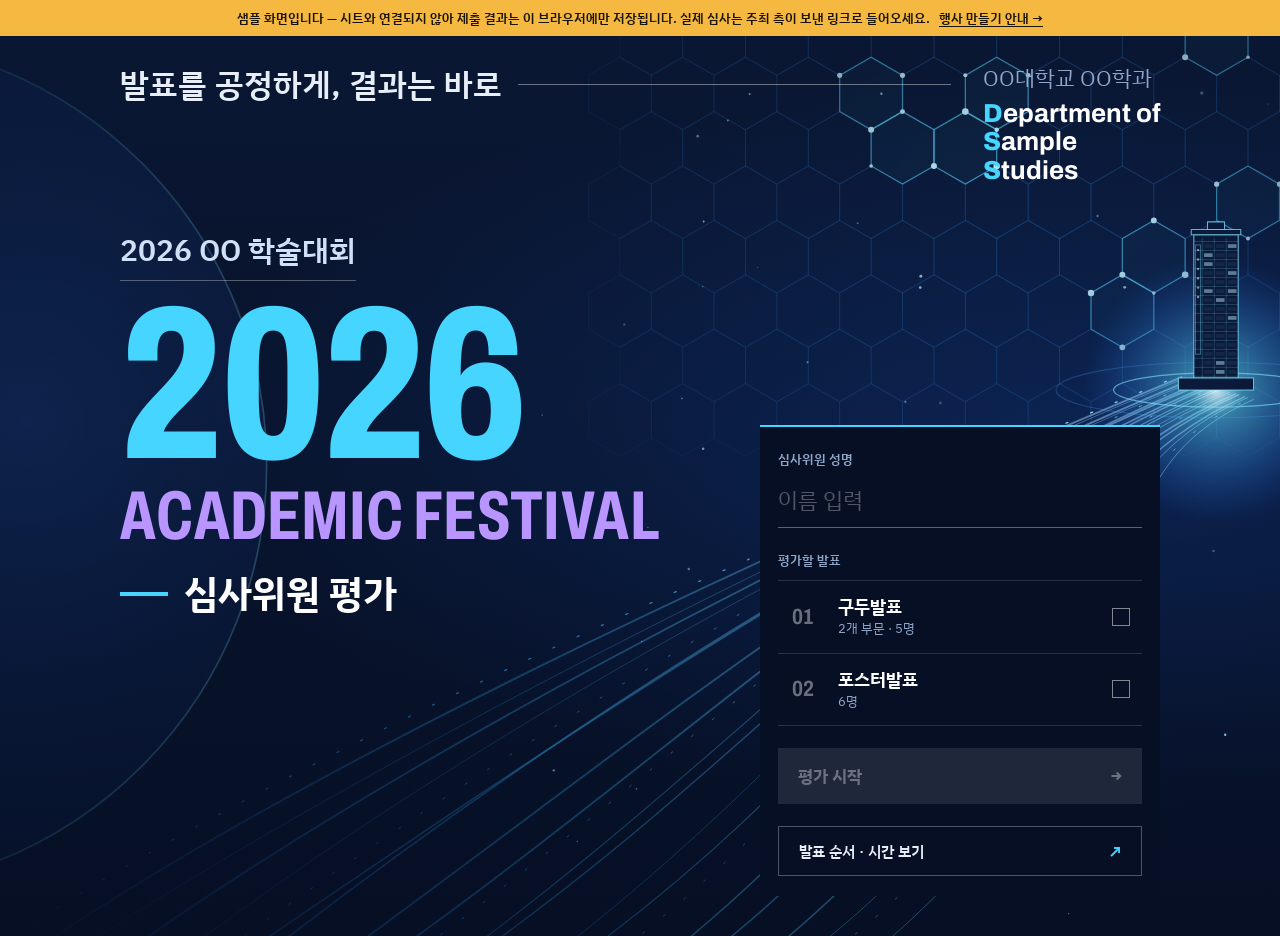
==== index.html @ 84bd55e5 "공용 발표 심사 평가 웹앱: 구글 시트에서 행사 설정 - 행사명·평가항목·점수표·발표자 명단을 각 행사 시트의 [설정]·[평가항목]·[발표자] 탭에서 읽음 - 사이트 하나를 모든 " ====
<!doctype html>
<html lang="ko">
<head>
  <meta charset="utf-8">
  <meta name="viewport" content="width=device-width, initial-scale=1, viewport-fit=cover">
  <meta name="robots" content="noindex">
  <meta name="theme-color" content="#0a1733">
  <title>발표 심사 평가</title>
  <link rel="preconnect" href="https://fonts.googleapis.com">
  <link rel="preconnect" href="https://fonts.gstatic.com" crossorigin>
  <link rel="stylesheet" href="https://fonts.googleapis.com/css2?family=Archivo:wdth,wght@62..125,500..900&family=IBM+Plex+Mono:wght@400;500;600&family=IBM+Plex+Sans+KR:wght@400;500;600;700&display=swap">
  <link rel="stylesheet" href="assets/style.css">
</head>
<body class="is-stage">
  <div class="demo-banner" id="demo-banner" hidden>
    샘플 화면입니다 — 시트와 연결되지 않아 제출 결과는 이 브라우저에만 저장됩니다. 실제 심사는 주최 측이 보낸 링크로 들어오세요.
    <a href="guide.html">행사 만들기 안내 →</a>
  </div>

  <!-- 1. 첫 화면: 심사위원 이름 + 발표 유형 선택 -->
  <section class="stage" id="screen-start">
    <div class="stage__art" data-hero-art></div>

    <div class="stage__inner">
      <header class="masthead">
        <p class="masthead__tagline" data-bind="hero-tagline"></p>
        <p class="masthead__org">
          <span data-bind="hero-org"></span>
          <span class="masthead__org-en" data-bind="hero-org-en"></span>
        </p>
      </header>

      <div class="title-block">
        <p class="title-block__event" data-bind="event-title"></p>
        <h1 class="title-block__display">
          <span class="title-block__main" data-bind="hero-display"></span>
          <span class="title-block__sub" data-bind="hero-display-sub"></span>
        </h1>
        <p class="title-block__role">심사위원 평가</p>
      </div>

      <form class="entry" id="start-form" data-state="loading" novalidate>
        <div class="entry__boot" id="boot-status" role="status">행사 정보를 불러오는 중…</div>

        <label class="entry__field">
          <span class="entry__label">심사위원 성명</span>
          <input class="entry__input" id="judge-name" type="text" autocomplete="name" maxlength="30" placeholder="이름 입력" required>
        </label>

        <div class="entry__field" role="radiogroup" aria-labelledby="type-label">
          <span class="entry__label" id="type-label">평가할 발표</span>
          <div class="type-list" id="type-choices"></div>
        </div>

        <p class="entry__notice" id="boot-notice" hidden>인터넷 연결이 불안정해서 이 기기에 저장된 행사 정보로 보여 드립니다. 평가는 이어서 할 수 있고, 제출은 연결된 뒤에 해 주세요.</p>
        <p class="entry__notice" id="start-notice" hidden></p>

        <button class="go" id="start-btn" type="submit" disabled>
          <span>평가 시작</span><span class="go__arrow" aria-hidden="true">→</span>
        </button>
        <button class="ghost-btn ghost-btn--split" id="schedule-open" type="button" aria-haspopup="dialog">
          <span>발표 순서 · 시간 보기</span><span class="go__arrow" aria-hidden="true">↗</span>
        </button>
      </form>
    </div>
  </section>

  <!-- 발표 순서·시간 (첫 화면 버튼으로 여는 전체 화면 목록) -->
  <div class="schedule" id="schedule" role="dialog" aria-modal="true" aria-labelledby="schedule-title" hidden>
    <div class="schedule__panel">
      <header class="schedule__head">
        <div>
          <p class="schedule__event" data-bind="event-title"></p>
          <h2 class="schedule__title" id="schedule-title">발표 순서 · 시간</h2>
        </div>
        <button class="schedule__close" type="button" id="schedule-close">닫기</button>
      </header>
      <div class="schedule__body" id="schedule-body"></div>
    </div>
  </div>

  <!-- 2. 평가 화면 (심사표) -->
  <section class="sheet" id="screen-eval" hidden>
    <header class="sheet-head">
      <div class="sheet-head__bar">
        <div class="sheet-head__id">
          <p class="sheet-head__kind" id="eval-title"></p>
          <p class="sheet-head__judge" id="eval-judge"></p>
        </div>
        <p class="sheet-head__count" id="progress-text" aria-live="polite"></p>
        <button class="sheet-head__home" type="button" data-action="home">처음으로</button>
      </div>
      <div class="ticks" id="ticks" aria-hidden="true"></div>
      <nav class="cat-nav" id="cat-nav" aria-label="부문 바로가기"></nav>
    </header>

    <div class="sheet__body">
      <div class="legend">
        <p id="legend-text"></p>
        <p class="legend__note">입력한 내용은 이 기기에 자동 저장됩니다.</p>
      </div>
      <p class="flag" id="resubmit-notice" hidden>
        제출한 뒤 수정한 내용이 있습니다. <b>다시 제출</b>해야 결과에 반영됩니다.
      </p>

      <div id="eval-list"></div>
    </div>

    <div class="submit-bar">
      <div class="submit-bar__inner">
        <span class="save-status" id="save-status" aria-live="polite"></span>
        <button class="go go--compact" id="submit-btn" type="button">
          <span>제출하기</span><span class="go__arrow" aria-hidden="true">→</span>
        </button>
      </div>
    </div>
  </section>

  <!-- 3. 제출 완료 -->
  <section class="stage stage--done" id="screen-done" hidden>
    <div class="stage__art" data-hero-art></div>

    <div class="stage__inner">
      <div class="done">
        <p class="done__kicker">제출 완료</p>
        <h2 class="done__title">평가가 접수되었습니다</h2>

        <dl class="stub" id="done-stub"></dl>

        <p class="done__note">수정이 필요하면 언제든 다시 제출할 수 있습니다. 마지막 제출 내용이 반영됩니다.</p>

        <div class="done__actions">
          <button class="go" type="button" id="done-other"></button>
          <button class="ghost-btn" type="button" data-action="edit">평가 수정하기</button>
          <button class="ghost-btn" type="button" data-action="home">처음 화면으로</button>
        </div>
      </div>
    </div>
  </section>

  <script src="config.js"></script>
  <script src="assets/sample-config.js"></script>
  <script src="assets/common.js"></script>
  <script src="assets/hero-art.js"></script>
  <script src="assets/app.js"></script>
</body>
</html>
---- assets/style.css ----
/* 발표 심사 평가 — 스타일
 * 첫 화면·제출 완료(stage): 포스터 톤의 짙은 남색 + 전기 청록 + 보라
 * 평가 화면·관리자(sheet): 종이 심사표 — 각진 모서리, 가는 괘선, 이어 붙인 등급 칸 */

:root {
  --navy-950: #060f24;
  --navy-900: #0a1733;
  --navy-800: #10224a;
  --navy-line: rgba(255, 255, 255, 0.14);
  --on-navy: #e8eef8;
  --on-navy-2: #8fa6c9;
  --cyan: #46d5ff;
  --cyan-hover: #86e5ff;
  --violet: #b996ff;
  --amber: #f5b942;

  --paper: #f3f1ea;
  --paper-2: #e9e6dc;
  --sheet: #fbfaf6;
  --ink: #0c1a36;
  --ink-2: #4b5363;
  --ink-3: #80868f;
  --rule: #d9d5ca;
  --rule-2: #b9b4a8;
  --cyan-ink: #0a78a8;
  --signal: #cf4a0f;
  --hatch: rgba(12, 26, 54, 0.07);
  --mark-bg: #0c1a36;
  --mark-fg: #fbfaf6;

  --f-body: "IBM Plex Sans KR", "Apple SD Gothic Neo", "Malgun Gothic", "맑은 고딕", sans-serif;
  --f-display: "Archivo", "Arial Narrow", "IBM Plex Sans KR", sans-serif;
  --f-mono: "IBM Plex Mono", ui-monospace, "SFMono-Regular", Menlo, Consolas, monospace;
  color-scheme: light;
}

@media (prefers-color-scheme: dark) {
  :root {
    --paper: #08132b;
    --paper-2: #0f1f42;
    --sheet: #0d1b3a;
    --ink: #e6ecf6;
    --ink-2: #a7b3c7;
    --ink-3: #6f7d95;
    --rule: #1f3361;
    --rule-2: #31497c;
    --cyan-ink: #46d5ff;
    --signal: #ff8a4c;
    --hatch: rgba(230, 236, 246, 0.07);
    --mark-bg: #46d5ff;
    --mark-fg: #06122b;
    color-scheme: dark;
  }
}

*, *::before, *::after { box-sizing: border-box; }

html { -webkit-text-size-adjust: 100%; }

body {
  margin: 0;
  background: var(--paper);
  color: var(--ink);
  font-family: var(--f-body);
  font-size: 16px;
  line-height: 1.55;
  word-break: keep-all;
  overflow-wrap: anywhere;
}
body.is-stage { background: var(--navy-900); }

[hidden] { display: none !important; }
h1, h2, h3, p, dl, dd { margin: 0; }
button, input, textarea, select { font: inherit; color: inherit; }
:focus-visible { outline: 2px solid var(--cyan-ink); outline-offset: 2px; }

.demo-banner {
  position: relative; z-index: 30;
  background: var(--amber); color: #1b1405;
  padding: 8px 16px; font-size: 13px; font-weight: 600; text-align: center;
}
.demo-banner a { margin-left: 6px; color: inherit; white-space: nowrap; text-underline-offset: 3px; }

/* ════════════════════════════════════════════════════════════
   첫 화면 · 제출 완료 (stage)
   ════════════════════════════════════════════════════════════ */
.stage {
  position: relative; overflow: hidden;
  min-height: 100vh; min-height: 100svh;
  background:
    radial-gradient(120% 70% at 85% 45%, rgba(30, 109, 255, 0.18), transparent 60%),
    linear-gradient(180deg, var(--navy-900) 0%, var(--navy-950) 100%);
  color: var(--on-navy);
}
.stage__art {
  position: absolute; left: 0; right: 0; top: 0; height: max(100svh, 640px); pointer-events: none;
  -webkit-mask-image: linear-gradient(180deg, #000 72%, transparent);
  mask-image: linear-gradient(180deg, #000 72%, transparent);
}
.stage__art svg { display: block; width: 100%; height: 100%; }

.stage__inner {
  position: relative; z-index: 1;
  max-width: 1120px; margin: 0 auto;
  min-height: 100vh; min-height: 100svh;
  padding: 20px 16px 28px;
  display: grid; gap: 28px;
  grid-template-rows: auto 1fr auto;
  grid-template-areas: "mast" "title" "entry";
}

/* 상단 띠: 슬로건 ─── 소속 */
.masthead { grid-area: mast; display: flex; flex-direction: column; gap: 16px; }
.masthead__tagline {
  flex: 1; display: flex; align-items: center; gap: 16px;
  font-size: 20px; font-weight: 600; line-height: 1.3; color: var(--on-navy);
}
.masthead__tagline::after { content: ""; flex: 1; height: 1px; background: rgba(255, 255, 255, 0.4); }
.masthead__org { display: grid; gap: 6px; text-align: left; font-size: 22px; line-height: 1.3; color: var(--on-navy-2); }
.masthead__org-en {
  display: grid; font-family: var(--f-display); font-stretch: 100%;
  font-size: 18px; font-weight: 700; line-height: 1.1; color: #fff;
}
.masthead__org-en b { color: var(--cyan); font-weight: 800; }

/* 제목 */
.title-block { grid-area: title; align-self: center; padding-top: 4vh; }
.title-block__event {
  display: inline-block; font-size: 30px; font-weight: 600; line-height: 1.3; color: #cfe0f7;
  padding-bottom: 10px; border-bottom: 1px solid rgba(255, 255, 255, 0.3);
}
.title-block__display { margin: 14px 0 0; font-family: var(--f-display); line-height: 0.84; }
.title-block__main {
  display: block; font-stretch: 72%; font-weight: 800;
  font-size: clamp(104px, 31vw, 232px); letter-spacing: -0.01em; color: var(--cyan);
}
.title-block__sub {
  display: block; margin-top: 10px; font-stretch: 68%; font-weight: 700;
  font-size: clamp(32px, 9.6vw, 72px); letter-spacing: 0.005em; color: var(--violet);
}
.title-block__role {
  display: flex; align-items: center; gap: 16px; margin-top: 26px;
  font-size: 27px; font-weight: 700; line-height: 1.2; color: #fff;
}
.title-block__role::before { content: ""; flex-shrink: 0; width: 34px; height: 3px; background: var(--cyan); }

/* 입력 패널 */
.entry {
  grid-area: entry; align-self: end;
  display: grid; gap: 22px;
  padding: 22px 18px 20px;
  background: var(--navy-950);
  border-top: 2px solid var(--cyan);
}
.entry__field { display: grid; gap: 10px; }
.entry__label { font-size: 13px; font-weight: 600; color: var(--on-navy-2); }
.entry__input {
  width: 100%; padding: 4px 0 10px;
  border: 0; border-bottom: 1.5px solid rgba(255, 255, 255, 0.35); border-radius: 0;
  background: transparent; color: #fff; font-size: 22px; font-weight: 600;
}
.entry__input::placeholder { color: rgba(255, 255, 255, 0.3); font-weight: 400; }
.entry__input:focus { outline: none; border-bottom-color: var(--cyan); }

.type-list { display: grid; }
.type-row {
  position: relative; display: grid; grid-template-columns: 34px 1fr auto;
  align-items: center; gap: 12px; padding: 14px 12px 14px 14px;
  border-top: 1px solid var(--navy-line); cursor: pointer;
  transition: background-color 0.15s;
}
.type-row:last-child { border-bottom: 1px solid var(--navy-line); }
.type-row:hover { background: rgba(255, 255, 255, 0.03); }
.type-row input { position: absolute; opacity: 0; pointer-events: none; }
.type-row__no { font-family: var(--f-display); font-stretch: 80%; font-size: 22px; font-weight: 700; color: rgba(255, 255, 255, 0.4); }
.type-row__name { display: block; font-size: 18px; font-weight: 700; color: #fff; line-height: 1.3; }
.type-row__meta { display: block; font-size: 13px; color: var(--on-navy-2); }
.type-row__mark { width: 18px; height: 18px; border: 1.5px solid rgba(255, 255, 255, 0.5); }
.type-row:has(input:checked) { background: rgba(70, 213, 255, 0.08); }
.type-row:has(input:checked)::before { content: ""; position: absolute; left: 0; top: -1px; bottom: -1px; width: 3px; background: var(--cyan); }
.type-row:has(input:checked) .type-row__no { color: var(--cyan); }
.type-row input:checked ~ .type-row__mark { border-color: var(--cyan); background: var(--cyan); box-shadow: inset 0 0 0 3px var(--navy-950); }
.type-row:has(input:focus-visible) { outline: 2px solid var(--cyan); outline-offset: -2px; }

.entry__notice {
  padding: 9px 12px; font-size: 14px; line-height: 1.5; color: #cfe9ff;
  border-left: 2px solid var(--cyan); background: rgba(70, 213, 255, 0.07);
}

/* 시트에서 행사 정보를 받아 오는 동안·실패했을 때는 안내만 보인다 */
.entry[data-state="loading"] > :not(.entry__boot),
.entry[data-state="error"] > :not(.entry__boot) { display: none; }
.entry[data-state="ready"] > .entry__boot { display: none; }
.entry__boot { display: grid; gap: 10px; align-content: center; min-height: 140px; font-size: 15px; color: var(--on-navy-2); }
.entry__boot b { font-size: 18px; color: #fff; }
.entry__boot ul { margin: 0; padding-left: 18px; font-size: 13.5px; }
.entry__boot .ghost-btn { margin-top: 6px; }

/* 주 버튼 */
.go {
  display: flex; align-items: center; justify-content: space-between; gap: 16px;
  width: 100%; min-height: 56px; padding: 0 20px;
  border: 0; border-radius: 0; background: var(--cyan); color: var(--navy-950);
  font-size: 17px; font-weight: 700; cursor: pointer;
  transition: background-color 0.15s;
}
.go:hover { background: var(--cyan-hover); }
.go:disabled { background: rgba(255, 255, 255, 0.1); color: rgba(255, 255, 255, 0.35); cursor: not-allowed; }
.go__arrow { font-family: var(--f-mono); font-size: 18px; transition: transform 0.15s; }
.go:not(:disabled):hover .go__arrow { transform: translateX(3px); }
.go--compact { width: auto; min-width: 168px; min-height: 50px; }

/* 빛줄기 애니메이션 */
.ha-net__faint { fill: none; stroke: #3aa0ff; stroke-opacity: 0.14; stroke-width: 1; }
.ha-net__lit { fill: rgba(70, 213, 255, 0.04); stroke: #5fdcff; stroke-opacity: 0.55; stroke-width: 1.2; }
.ha-net__nodes { fill: #c4f3ff; }
.ha-dust { fill: #9fdcff; }
.ha-orb { opacity: 0.28; }
.trail--still { opacity: 0.5; }
.trail--flow { stroke-dasharray: 2 23; animation: ha-flow 2.8s linear infinite; }
/* 펄스: 경로 시작 직전(--from)에서 끝을 지나칠 때(--to)까지 한 번에 이동 — 값은 hero-art.js가 경로 길이로 정함 */
.trail--pulse { stroke-dasharray: 90 1300; animation: ha-pulse var(--dur, 7s) cubic-bezier(0.42, 0, 0.9, 0.75) infinite; }
.ha-light { animation: ha-glow 3.6s ease-in-out infinite alternate; }
@keyframes ha-flow { to { stroke-dashoffset: -250; } }
@keyframes ha-pulse { from { stroke-dashoffset: var(--from, 90); } to { stroke-dashoffset: var(--to, -1300); } }
@keyframes ha-glow { from { opacity: 0.75; } to { opacity: 1; } }
@media (prefers-reduced-motion: reduce) {
  .trail--flow, .trail--pulse, .ha-light { animation: none; }
  .trail--pulse { stroke-dasharray: none; opacity: 0.5; }
}

/* 빛줄기가 도착하는 건물 (선 그림) */
.ha-bldg__body > * { fill: #0b1a3a; stroke: #7fe6ff; stroke-opacity: 0.75; stroke-width: 1; stroke-linejoin: round; }
.ha-bldg__glow { opacity: 0; }
.ha-bldg__glow > * { fill: none; stroke: #d2f7ff; stroke-width: 3.5; }
.ha-bldg__grid { stroke: #7fe6ff; stroke-opacity: 0.22; stroke-width: 0.8; }
.ha-bldg__sign rect { fill: none; stroke: #7fe6ff; stroke-opacity: 0.45; stroke-width: 0.8; }
.ha-bldg__sign circle { fill: #bff3ff; opacity: 0.6; }
.ha-win { fill: #bff3ff; }
.ha-ripple { fill: none; stroke: #9eeaff; stroke-width: 1.4; opacity: 0; transform-box: fill-box; transform-origin: center; }
/* 휴대폰: 글씨가 커서 제목이 아래로 내려가므로, 건물·빛줄기 묶음을 DTM 옆으로 내린다 (SVG 좌표 단위) */
@media (max-width: 899px) {
  .ha-dest { transform: translateY(85px); }
}

@media (min-width: 900px) {
  .stage__art { bottom: 0; height: auto; -webkit-mask-image: none; mask-image: none; }
  .stage__inner {
    padding: 28px 40px 40px;
    grid-template-columns: minmax(0, 1fr) 400px;
    grid-template-rows: auto 1fr;
    grid-template-areas: "mast mast" "title entry";
    column-gap: 56px;
  }
  .title-block { align-self: start; padding: 2vh 0 0; }
  .title-block__main { font-size: clamp(150px, 17vw, 232px); }
  .title-block__sub { font-size: clamp(48px, 5.4vw, 72px); }
  .masthead { flex-direction: row; align-items: flex-start; gap: 32px; }
  .masthead__tagline { font-size: 32px; }
  .masthead__org-en { font-size: 26px; }
  .title-block__role { font-size: 38px; }
  .title-block__role::before { width: 48px; height: 4px; }
}

/* 제출 완료 */
.stage--done .stage__inner { grid-template-rows: 1fr; grid-template-areas: "main"; align-items: center; }
.done { grid-area: main; width: 100%; max-width: 460px; margin: 0 auto; }
.done__kicker { display: flex; align-items: center; gap: 10px; font-size: 14px; font-weight: 700; color: var(--cyan); }
.done__kicker::before { content: ""; width: 24px; height: 2px; background: var(--cyan); }
.done__title { margin: 10px 0 24px; font-size: clamp(28px, 7.4vw, 40px); font-weight: 700; line-height: 1.25; color: #fff; }

.stub {
  position: relative; display: grid; grid-template-columns: auto 1fr;
  padding: 4px 20px; background: #f3f1ea; color: #0c1a36;
}
.stub::before, .stub::after {
  content: ""; position: absolute; top: 50%; width: 16px; height: 16px; margin-top: -8px;
  border-radius: 50%; background: var(--navy-950);
}
.stub::before { left: -8px; }
.stub::after { right: -8px; }
.stub dt, .stub dd { padding: 11px 0; border-bottom: 1px dashed #c9c4b8; }
.stub dt { font-size: 13px; color: #6b7180; }
.stub dd { text-align: right; font-weight: 600; }
.stub dt:nth-last-of-type(1), .stub dd:last-of-type { border-bottom: 0; }
.stub .num { font-family: var(--f-mono); font-weight: 500; }

.done__note { margin: 18px 0 22px; font-size: 14px; color: var(--on-navy-2); }
.done__actions { display: grid; gap: 10px; }
.ghost-btn {
  min-height: 50px; padding: 0 18px; border: 1px solid rgba(255, 255, 255, 0.28); border-radius: 0;
  background: transparent; color: var(--on-navy); font-size: 15px; font-weight: 600; cursor: pointer;
}
.ghost-btn:hover { border-color: #fff; }
.ghost-btn--split { display: flex; align-items: center; justify-content: space-between; gap: 16px; width: 100%; padding: 0 20px; text-align: left; }
.ghost-btn--split .go__arrow { color: var(--cyan); }

/* ════════════════════════════════════════════════════════════
   발표 순서 · 시간 (첫 화면 버튼으로 여는 목록)
   ════════════════════════════════════════════════════════════ */
body.is-locked { overflow: hidden; }
.schedule { position: fixed; inset: 0; z-index: 90; display: flex; justify-content: center; background: rgba(4, 10, 24, 0.62); }
.schedule__panel { display: flex; flex-direction: column; width: 100%; max-width: 760px; height: 100%; background: var(--paper); color: var(--ink); }
.schedule__head {
  display: flex; align-items: flex-end; justify-content: space-between; gap: 16px;
  padding: 16px 16px 12px; background: var(--navy-900); color: var(--on-navy); border-bottom: 2px solid var(--cyan);
}
.schedule__event { font-size: 13px; color: var(--on-navy-2); }
.schedule__title { font-size: 20px; font-weight: 700; line-height: 1.3; }
.schedule__close {
  flex-shrink: 0; padding: 7px 12px; border: 1px solid rgba(255, 255, 255, 0.28); border-radius: 0;
  background: transparent; color: var(--on-navy); font-size: 14px; cursor: pointer;
}
.schedule__close:hover { border-color: #fff; }
.schedule__body { flex: 1; overflow-y: auto; overscroll-behavior: contain; -webkit-overflow-scrolling: touch; padding: 4px 16px 40px; }

.sess { margin-top: 26px; }
.sess__head { padding-bottom: 8px; border-bottom: 3px solid var(--ink); }
.sess__time { font-family: var(--f-display); font-stretch: 80%; font-size: 26px; font-weight: 800; line-height: 1.1; color: var(--cyan-ink); }
.sess__title { display: flex; flex-wrap: wrap; align-items: baseline; gap: 2px 10px; margin-top: 2px; }
.sess__name { font-size: 17px; font-weight: 700; }
.sess__meta { font-size: 12.5px; color: var(--ink-3); }
.sess__list { margin: 0; padding: 0; list-style: none; }
.slot { display: grid; grid-template-columns: 26px 46px minmax(0, 1fr); gap: 10px; padding: 12px 0; border-bottom: 1px solid var(--rule); }
.sess--shared .slot { grid-template-columns: 26px minmax(0, 1fr); }
.sess--shared .slot__time { display: none; }
.slot__no { padding-top: 3px; font-family: var(--f-mono); font-size: 12px; color: var(--ink-3); }
.slot__time { padding-top: 2px; font-family: var(--f-mono); font-size: 13px; font-weight: 600; }
.slot__who { display: flex; flex-wrap: wrap; align-items: baseline; gap: 2px 10px; }
.slot__who b { font-size: 16px; font-weight: 700; }
.slot__who span { font-size: 12.5px; color: var(--ink-3); }
.slot__topic { margin-top: 3px; font-size: 14px; line-height: 1.5; color: var(--ink-2); white-space: pre-line; }

@media (min-width: 900px) {
  .schedule { padding: 32px 16px; }
  .schedule__panel { height: auto; max-height: calc(100vh - 64px); }
}

/* ════════════════════════════════════════════════════════════
   평가 화면 (심사표)
   ════════════════════════════════════════════════════════════ */
.sheet { min-height: 100vh; padding-bottom: 110px; }

.sheet-head {
  position: sticky; top: 0; z-index: 20;
  background: var(--navy-900); color: var(--on-navy);
  border-bottom: 2px solid var(--cyan);
}
.sheet-head__bar, .ticks, .cat-nav { max-width: 760px; margin: 0 auto; padding-left: 16px; padding-right: 16px; }
.sheet-head__bar { display: grid; grid-template-columns: minmax(0, 1fr) auto auto; align-items: center; gap: 14px; padding-top: 12px; padding-bottom: 10px; }
.sheet-head__kind { font-size: 16px; font-weight: 700; line-height: 1.3; }
.sheet-head__judge { font-size: 13px; color: var(--on-navy-2); }
.sheet-head__count { font-family: var(--f-display); font-stretch: 80%; font-size: 26px; font-weight: 700; line-height: 1; color: rgba(255, 255, 255, 0.45); white-space: nowrap; }
.sheet-head__count b { color: #fff; font-weight: 800; }
.sheet-head__home {
  padding: 6px 10px; border: 1px solid rgba(255, 255, 255, 0.22); border-radius: 0;
  background: transparent; color: var(--on-navy-2); font-size: 13px; cursor: pointer;
}
.sheet-head__home:hover { color: #fff; border-color: rgba(255, 255, 255, 0.5); }

.ticks { display: flex; gap: 3px; padding-bottom: 10px; }
.tick { flex: 1; height: 6px; padding: 0; border: 0; background: rgba(255, 255, 255, 0.14); cursor: pointer; }
.tick--done { background: var(--cyan); }
.tick--partial { background: #ff9b5e; }
.tick--skipped { background: repeating-linear-gradient(135deg, rgba(255, 255, 255, 0.5) 0 2px, transparent 2px 4px); }

.cat-nav { display: flex; gap: 20px; overflow-x: auto; scrollbar-width: none; border-top: 1px solid rgba(255, 255, 255, 0.08); }
.cat-nav::-webkit-scrollbar { display: none; }
.cat-nav a {
  flex-shrink: 0; padding: 9px 0 10px; border-bottom: 2px solid transparent; margin-bottom: -2px;
  color: var(--on-navy-2); font-size: 13.5px; font-weight: 600; text-decoration: none; white-space: nowrap;
}
.cat-nav a:hover { color: #fff; }
.cat-nav .no { margin-right: 6px; font-family: var(--f-display); font-stretch: 80%; font-weight: 700; color: rgba(255, 255, 255, 0.4); }
.cat-nav .n { margin-left: 6px; font-family: var(--f-mono); font-size: 12px; }
.cat-nav a.is-complete .n { color: var(--cyan); }

.sheet__body { max-width: 760px; margin: 0 auto; padding: 0 16px; }

.legend { padding: 18px 0 14px; border-bottom: 1px solid var(--rule); font-size: 14px; color: var(--ink-2); }
.legend b { color: var(--ink); }
.legend__note { margin-top: 4px; font-size: 12.5px; color: var(--ink-3); }

.flag {
  margin-top: 14px; padding: 10px 12px; font-size: 14px; color: var(--ink);
  border-left: 3px solid var(--signal); background: color-mix(in srgb, var(--signal) 9%, transparent);
}

.cat-section { margin-top: 36px; scroll-margin-top: 150px; }
.cat-title { display: flex; align-items: baseline; gap: 10px; padding-bottom: 8px; border-bottom: 3px solid var(--ink); }
.cat-title__no { font-family: var(--f-display); font-stretch: 75%; font-size: 30px; font-weight: 800; line-height: 1; color: var(--cyan-ink); }
.cat-title__name { font-size: 19px; font-weight: 700; }
.cat-title__count { margin-left: auto; font-family: var(--f-mono); font-size: 12px; color: var(--ink-3); white-space: nowrap; }

/* 발표자 한 칸 */
.pcard {
  margin-top: 14px; background: var(--sheet);
  border: 1px solid var(--rule); border-top: 2px solid var(--ink);
  scroll-margin-top: 160px;
}
.pcard.is-done { border-top-color: var(--cyan-ink); }
.pcard.is-attention { outline: 2px solid var(--signal); outline-offset: -1px; }

.pcard__head { display: grid; grid-template-columns: auto minmax(0, 1fr) auto; gap: 12px; align-items: start; padding: 14px 16px 12px; border-bottom: 1px solid var(--rule); }
.pcard__no { padding-top: 5px; font-family: var(--f-mono); font-size: 12px; font-weight: 600; color: var(--ink-3); }
.pcard__name { font-size: 19px; font-weight: 700; line-height: 1.35; }
.pcard__topic { margin-top: 3px; font-size: 14.5px; line-height: 1.5; color: var(--ink-2); white-space: pre-line; }

.state { display: inline-flex; align-items: center; gap: 6px; padding-top: 5px; font-size: 12.5px; font-weight: 600; color: var(--ink-3); white-space: nowrap; }
.state::before { content: ""; width: 9px; height: 9px; border: 1.5px solid currentColor; }
.state--done { color: var(--cyan-ink); }
.state--done::before { background: currentColor; }
.state--partial { color: var(--signal); }
.state--partial::before { background: linear-gradient(90deg, currentColor 50%, transparent 50%); }
.state--skipped::before { background: repeating-linear-gradient(135deg, currentColor 0 1.5px, transparent 1.5px 3px); }

.pcard__body { padding: 0 16px; }

.crit { display: grid; gap: 8px; padding: 12px 0; border-bottom: 1px dashed var(--rule); }
.crit__label { display: flex; justify-content: space-between; align-items: baseline; gap: 12px; font-size: 15px; font-weight: 600; }
.crit__max { font-family: var(--f-mono); font-size: 12px; font-weight: 500; color: var(--ink-3); white-space: nowrap; }
@media (min-width: 620px) {
  .crit { grid-template-columns: minmax(0, 1fr) 300px; align-items: center; gap: 20px; }
}

.grades { display: grid; grid-auto-flow: column; grid-auto-columns: 1fr; border: 1.5px solid var(--ink); }
.grade { position: relative; display: block; }
.grade + .grade { border-left: 1px solid var(--rule-2); }
.grade input { position: absolute; opacity: 0; pointer-events: none; }
.grade span {
  display: flex; align-items: center; justify-content: center; height: 46px;
  font-family: var(--f-display); font-stretch: 90%; font-size: 19px; font-weight: 700; color: var(--ink-2);
  cursor: pointer; user-select: none; transition: background-color 0.1s, color 0.1s;
}
.grade span:hover { background: var(--paper); color: var(--ink); }
.grade input:checked + span { background: var(--mark-bg); color: var(--mark-fg); }
.grade input:focus-visible + span { outline: 2px solid var(--cyan-ink); outline-offset: -4px; }
.grade input:disabled + span { opacity: 0.4; cursor: not-allowed; }

.skip-note {
  display: none; margin: 12px 0; padding: 14px; font-size: 14px; color: var(--ink-2);
  border: 1px solid var(--rule);
  background: repeating-linear-gradient(135deg, transparent 0 7px, var(--hatch) 7px 8px);
}
.pcard.is-skipped .crit { display: none; }
.pcard.is-skipped .skip-note { display: block; }
.pcard.is-skipped .pcard__name { color: var(--ink-3); text-decoration: line-through; text-decoration-thickness: 1.5px; }

.comment { display: grid; gap: 6px; padding: 12px 0 14px; }
.comment__label { font-size: 13px; font-weight: 600; color: var(--ink-2); }
.comment textarea {
  width: 100%; min-height: 64px; padding: 10px 12px; resize: vertical;
  border: 1px solid var(--rule-2); border-radius: 0; background: transparent;
  font-size: 16px; line-height: 1.5;
}
.comment textarea:focus { outline: none; border-color: var(--ink); box-shadow: inset 0 -2px 0 var(--cyan-ink); }

.pcard__foot { display: flex; align-items: center; justify-content: space-between; gap: 12px; padding: 8px 16px 10px; border-top: 1px solid var(--rule); }
.link-btn { padding: 6px 0; border: 0; background: none; color: var(--ink-3); font-size: 13px; text-decoration: underline; text-underline-offset: 3px; cursor: pointer; }
.link-btn:hover { color: var(--ink); }
.check-btn { display: inline-flex; align-items: center; gap: 8px; padding: 6px 0; border: 0; background: none; color: var(--ink-2); font-size: 14px; font-weight: 600; cursor: pointer; }
.check-btn__box { position: relative; width: 18px; height: 18px; border: 1.5px solid currentColor; }
.check-btn[aria-pressed="true"] { color: var(--ink); }
.check-btn[aria-pressed="true"] .check-btn__box::after { content: ""; position: absolute; inset: 3px; background: currentColor; }

.submit-bar {
  position: fixed; left: 0; right: 0; bottom: 0; z-index: 20;
  padding: 10px 16px calc(10px + env(safe-area-inset-bottom));
  background: var(--navy-900); border-top: 2px solid var(--cyan);
}
.submit-bar__inner { max-width: 728px; margin: 0 auto; display: flex; align-items: center; justify-content: space-between; gap: 12px; }
.save-status { font-size: 12.5px; color: var(--on-navy-2); }
.save-status.is-error { color: #ff9b5e; }

/* ════════════════════════════════════════════════════════════
   대화상자
   ════════════════════════════════════════════════════════════ */
.modal-backdrop { position: fixed; inset: 0; z-index: 100; display: grid; place-items: center; padding: 16px; background: rgba(4, 10, 24, 0.62); }
.modal {
  width: 100%; max-width: 440px; max-height: calc(100vh - 32px); overflow-y: auto;
  padding: 20px 20px 16px; background: var(--sheet); color: var(--ink);
  border: 1px solid var(--rule); border-top: 3px solid var(--cyan-ink);
}
.modal__title { margin-bottom: 12px; font-size: 18px; font-weight: 700; }
.modal__body { display: grid; gap: 10px; font-size: 15px; }
.modal__body ul { margin: 0; padding-left: 18px; }
.modal__actions { display: flex; flex-wrap: wrap; justify-content: flex-end; gap: 8px; margin-top: 18px; }

/* ════════════════════════════════════════════════════════════
   공통 요소 (대화상자 · 관리자 화면)
   ════════════════════════════════════════════════════════════ */
.app { max-width: 760px; margin: 0 auto; padding: 0 16px 120px; }
.app--wide { max-width: 1180px; }
.card { background: var(--sheet); border: 1px solid var(--rule); }

.btn {
  display: inline-flex; align-items: center; justify-content: center; gap: 6px;
  min-height: 42px; padding: 0 16px; border: 1px solid var(--ink); border-radius: 0;
  background: transparent; color: var(--ink); font-weight: 600; white-space: nowrap; cursor: pointer;
}
.btn:hover { background: var(--paper-2); }
.btn:disabled { opacity: 0.5; cursor: not-allowed; }
.btn-primary { background: var(--ink); color: var(--sheet); }
.btn-primary:hover { background: var(--ink); opacity: 0.88; }
.btn-ghost { border-color: transparent; color: var(--ink-2); }
.btn-sm { min-height: 34px; padding: 0 12px; font-size: 13.5px; }
.btn-block { width: 100%; }

.muted { color: var(--ink-2); }
.small { font-size: 14px; }

.notice { padding: 10px 12px; font-size: 14px; border-left: 3px solid var(--cyan-ink); background: color-mix(in srgb, var(--cyan-ink) 8%, transparent); }
.notice--warn { border-left-color: var(--signal); background: color-mix(in srgb, var(--signal) 9%, transparent); color: var(--ink); }

.field { display: grid; gap: 8px; }
.field__label { font-size: 14px; font-weight: 600; }
.input {
  width: 100%; min-height: 48px; padding: 10px 12px;
  border: 1px solid var(--rule-2); border-radius: 0; background: var(--sheet); font-size: 17px;
}
.input:focus { outline: none; border-color: var(--ink); box-shadow: inset 0 -2px 0 var(--cyan-ink); }

/* ── 관리자 화면 ───────────────────────────────────────────── */
.admin-head { display: flex; flex-wrap: wrap; align-items: flex-end; justify-content: space-between; gap: 16px; padding: 28px 0 14px; border-bottom: 3px solid var(--ink); }
.admin-head__event { font-size: 13px; font-weight: 600; color: var(--cyan-ink); }
.admin-head__title { font-size: 28px; font-weight: 700; letter-spacing: -0.01em; }
.admin-toolbar { display: flex; flex-wrap: wrap; align-items: center; gap: 8px; }
.admin-toolbar .muted { margin-right: 4px; font-family: var(--f-mono); font-size: 12px; }

.login { max-width: 400px; margin: 10vh auto 0; padding: 24px; display: grid; gap: 16px; border-top: 3px solid var(--ink); }
.login__error { font-size: 14px; color: var(--signal); }
.login__error ul { margin: 6px 0 0; padding-left: 18px; color: var(--ink-2); }

.copy-row { display: flex; gap: 8px; }
.copy-row .input { flex: 1; min-width: 0; font-family: var(--f-mono); font-size: 14px; }
.copy-row .btn { min-height: 48px; }
.warn-list { margin: 0; padding: 0; list-style: none; display: grid; gap: 6px; }
.warn-list li { padding: 8px 12px; font-size: 14px; border-left: 3px solid var(--signal); background: color-mix(in srgb, var(--signal) 9%, transparent); }

.tabs { display: flex; overflow-x: auto; overflow-y: hidden; border-bottom: 1px solid var(--rule); scrollbar-width: thin; }
.tab {
  flex-shrink: 0; display: grid; text-align: left;
  padding: 10px 16px; margin-bottom: -1px; border: 0; border-bottom: 3px solid transparent;
  background: none; color: var(--ink-3); cursor: pointer;
}
.tab__type { font-size: 11.5px; font-weight: 600; }
.tab__name { font-size: 15px; font-weight: 700; }
.tab[aria-selected="true"] { color: var(--ink); border-bottom-color: var(--ink); }
.tab[aria-selected="true"] .tab__type { color: var(--cyan-ink); }

.panel { padding-top: 22px; display: grid; grid-template-columns: minmax(0, 1fr); gap: 22px; }
.panel__section { padding: 18px; border-top: 2px solid var(--ink); }
.panel__heading { display: flex; flex-wrap: wrap; align-items: baseline; justify-content: space-between; gap: 12px; margin-bottom: 12px; }
.panel__heading h2 { font-size: 18px; font-weight: 700; }
.panel__heading p { font-size: 13px; color: var(--ink-3); }
.print-title { display: none; }

.table-wrap { overflow-x: auto; -webkit-overflow-scrolling: touch; }
.table { width: 100%; border-collapse: collapse; font-size: 14px; font-variant-numeric: tabular-nums; }
.table th, .table td { padding: 10px; border-bottom: 1px solid var(--rule); text-align: left; vertical-align: top; }
.table thead th { font-size: 13px; font-weight: 600; line-height: 1.35; color: var(--ink-2); background: var(--paper); border-bottom: 1.5px solid var(--ink); vertical-align: bottom; }
.table thead th.num { min-width: 64px; }
.table thead th .max { display: block; font-family: var(--f-mono); font-size: 11.5px; font-weight: 500; color: var(--ink-3); }
.table .num { text-align: right; white-space: nowrap; }
.table .center { text-align: center; }
.table tbody tr:last-child td { border-bottom: 0; }
.table .name { font-weight: 700; white-space: nowrap; }
.table .topic { min-width: 180px; max-width: 340px; color: var(--ink-2); white-space: pre-line; }
.table .total { font-size: 15px; font-weight: 800; }
.table .grades-text { display: block; font-family: var(--f-mono); font-size: 11.5px; letter-spacing: 0.06em; color: var(--ink-3); }
.table .dash { color: var(--ink-3); }
.table .sub-note { display: block; font-size: 12px; color: var(--ink-3); }

.rank { display: inline-grid; place-items: center; min-width: 28px; height: 28px; padding: 0 6px; border: 1.5px solid var(--ink); font-family: var(--f-display); font-stretch: 85%; font-size: 15px; font-weight: 800; }
.rank--1 { background: var(--ink); color: var(--sheet); }
.tie { display: block; text-align: center; font-size: 11px; font-weight: 600; color: var(--signal); }

.comments { display: grid; gap: 14px; }
.comments__item h3 { margin-bottom: 6px; font-size: 15px; font-weight: 700; }
.comments__list { display: grid; gap: 6px; margin: 0; padding: 0; list-style: none; }
.comments__list li { padding: 10px 12px; font-size: 14px; white-space: pre-wrap; background: var(--paper); border-left: 2px solid var(--rule-2); }
.comments__list .by { display: block; margin-bottom: 2px; font-size: 12px; font-weight: 700; color: var(--ink-2); }

.empty { padding: 28px 12px; text-align: center; font-size: 15px; color: var(--ink-2); }

/* ── 주최자 안내 (guide.html) ─────────────────────────────── */
a.btn, a.ghost-btn { text-decoration: none; }
.guide-head { background: var(--navy-900); color: var(--on-navy); border-bottom: 2px solid var(--cyan); }
.guide-head__inner { max-width: 760px; margin: 0 auto; padding: 28px 16px 24px; }
.guide-head__kicker { font-size: 13px; font-weight: 600; color: var(--on-navy-2); }
.guide-head h1 { margin-top: 4px; font-size: 28px; font-weight: 700; line-height: 1.3; color: #fff; }
.guide-head__lead { margin-top: 10px; max-width: 640px; font-size: 15px; }
.guide-head__actions { display: flex; flex-wrap: wrap; gap: 10px; margin-top: 20px; }
.guide-head__actions .ghost-btn--split { width: auto; min-width: 210px; color: var(--on-navy); }

.guide { max-width: 760px; margin: 0 auto; padding: 0 16px 80px; }
.guide section { margin-top: 40px; }
.guide code { font-family: var(--f-mono); font-size: 0.9em; }
.guide a:not(.btn):not(.link-btn) { color: var(--cyan-ink); text-underline-offset: 3px; }
.guide-card { margin-top: 14px; padding: 16px; border-top: 2px solid var(--ink); }
.guide-card h3 { font-size: 17px; font-weight: 700; }
.guide-card > p { margin-top: 6px; font-size: 15px; color: var(--ink-2); }
.guide-card > p + p { margin-top: 12px; }
.guide .steps { display: grid; gap: 8px; margin: 12px 0 0; padding-left: 22px; font-size: 15px; }
.guide-list { display: grid; gap: 8px; margin: 14px 0 0; padding-left: 20px; font-size: 15px; }
.guide-table { margin-top: 12px; }
.guide-table td.name { width: 92px; }
.guide-note { margin-top: 12px; }
.guide-code { display: flex; flex-wrap: wrap; align-items: center; gap: 8px 14px; margin: 8px 0 4px; }
.guide-code__msg { font-size: 13px; color: var(--cyan-ink); }

@media print {
  @page { margin: 14mm; }
  body { background: #fff; color: #000; font-size: 11pt; }
  .app { max-width: none; padding: 0; }
  .demo-banner, .admin-toolbar, .tabs, .no-print { display: none !important; }
  .card { border: 0; }
  .panel { display: grid !important; padding-top: 0; break-before: page; }
  .panel:first-of-type { break-before: auto; }
  .panel[data-print="skip"] { display: none !important; }
  .panel__section { padding: 0; border-top: 0; }
  .print-title { display: block; margin-bottom: 4mm; font-size: 16pt; font-weight: 700; }
  .table th, .table td { padding: 5px 6px; }
  .table .topic { max-width: none; }
}
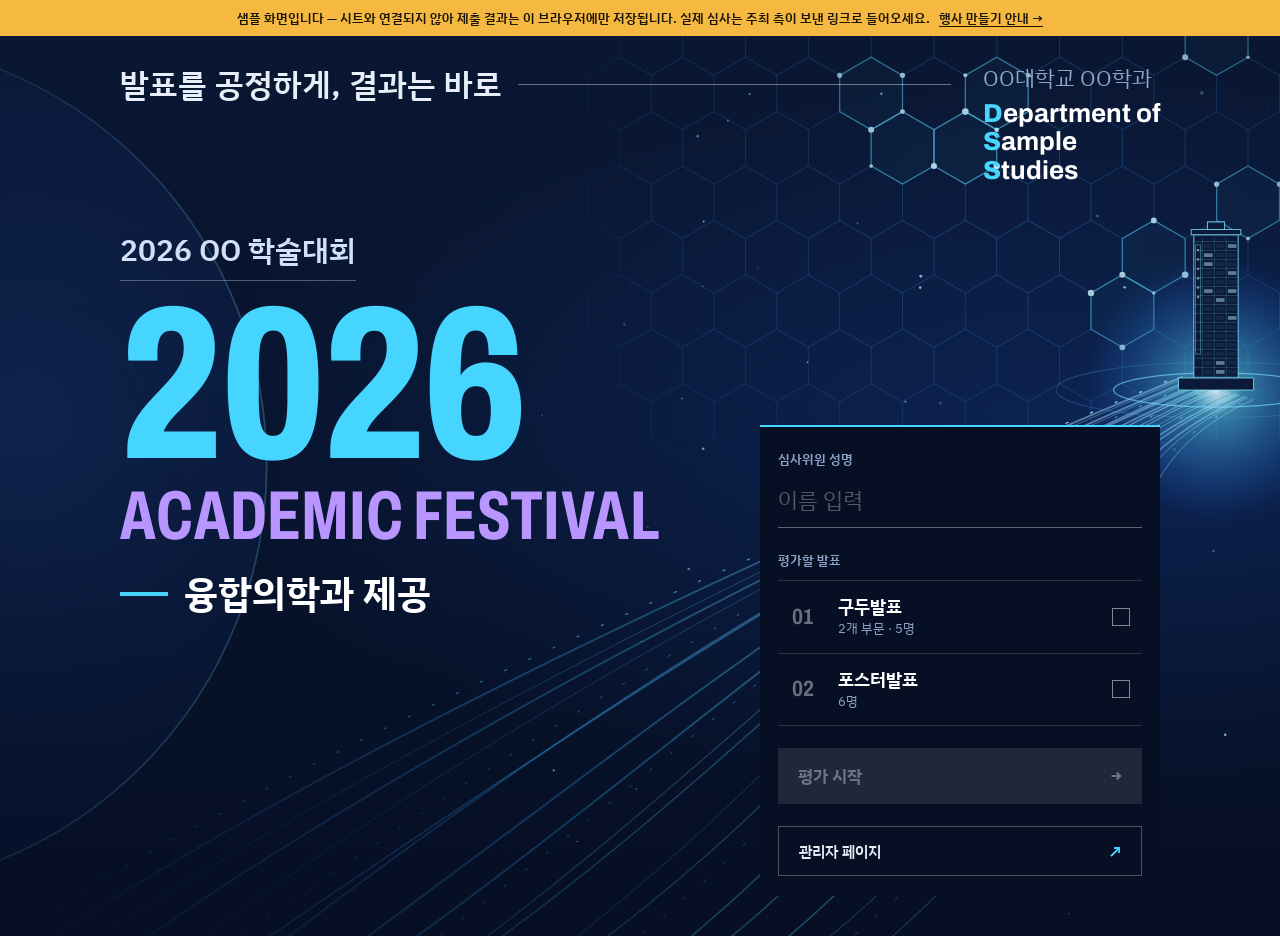
==== commit e573ebd0: "첫 화면: 발표 순서 보기를 관리자 페이지 버튼으로 바꾸고 문구 변경 - [발표 순서 · 시간 보기] 대신 [관리자 페이지] 버튼. 누르면 비밀번호를 시트에 확인한 뒤   맞을 때" ====
--- a/index.html
+++ b/index.html
@@ -36,7 +36,7 @@
           <span class="title-block__main" data-bind="hero-display"></span>
           <span class="title-block__sub" data-bind="hero-display-sub"></span>
         </h1>
-        <p class="title-block__role">심사위원 평가</p>
+        <p class="title-block__role">융합의학과 제공</p>
       </div>
 
       <form class="entry" id="start-form" data-state="loading" novalidate>
@@ -58,26 +58,12 @@
         <button class="go" id="start-btn" type="submit" disabled>
           <span>평가 시작</span><span class="go__arrow" aria-hidden="true">→</span>
         </button>
-        <button class="ghost-btn ghost-btn--split" id="schedule-open" type="button" aria-haspopup="dialog">
-          <span>발표 순서 · 시간 보기</span><span class="go__arrow" aria-hidden="true">↗</span>
+        <button class="ghost-btn ghost-btn--split" id="admin-open" type="button" aria-haspopup="dialog">
+          <span>관리자 페이지</span><span class="go__arrow" aria-hidden="true">↗</span>
         </button>
       </form>
     </div>
   </section>
-
-  <!-- 발표 순서·시간 (첫 화면 버튼으로 여는 전체 화면 목록) -->
-  <div class="schedule" id="schedule" role="dialog" aria-modal="true" aria-labelledby="schedule-title" hidden>
-    <div class="schedule__panel">
-      <header class="schedule__head">
-        <div>
-          <p class="schedule__event" data-bind="event-title"></p>
-          <h2 class="schedule__title" id="schedule-title">발표 순서 · 시간</h2>
-        </div>
-        <button class="schedule__close" type="button" id="schedule-close">닫기</button>
-      </header>
-      <div class="schedule__body" id="schedule-body"></div>
-    </div>
-  </div>
 
   <!-- 2. 평가 화면 (심사표) -->
   <section class="sheet" id="screen-eval" hidden>
--- a/assets/style.css
+++ b/assets/style.css
@@ -296,47 +296,6 @@
 .ghost-btn--split .go__arrow { color: var(--cyan); }
 
 /* ════════════════════════════════════════════════════════════
-   발표 순서 · 시간 (첫 화면 버튼으로 여는 목록)
-   ════════════════════════════════════════════════════════════ */
-body.is-locked { overflow: hidden; }
-.schedule { position: fixed; inset: 0; z-index: 90; display: flex; justify-content: center; background: rgba(4, 10, 24, 0.62); }
-.schedule__panel { display: flex; flex-direction: column; width: 100%; max-width: 760px; height: 100%; background: var(--paper); color: var(--ink); }
-.schedule__head {
-  display: flex; align-items: flex-end; justify-content: space-between; gap: 16px;
-  padding: 16px 16px 12px; background: var(--navy-900); color: var(--on-navy); border-bottom: 2px solid var(--cyan);
-}
-.schedule__event { font-size: 13px; color: var(--on-navy-2); }
-.schedule__title { font-size: 20px; font-weight: 700; line-height: 1.3; }
-.schedule__close {
-  flex-shrink: 0; padding: 7px 12px; border: 1px solid rgba(255, 255, 255, 0.28); border-radius: 0;
-  background: transparent; color: var(--on-navy); font-size: 14px; cursor: pointer;
-}
-.schedule__close:hover { border-color: #fff; }
-.schedule__body { flex: 1; overflow-y: auto; overscroll-behavior: contain; -webkit-overflow-scrolling: touch; padding: 4px 16px 40px; }
-
-.sess { margin-top: 26px; }
-.sess__head { padding-bottom: 8px; border-bottom: 3px solid var(--ink); }
-.sess__time { font-family: var(--f-display); font-stretch: 80%; font-size: 26px; font-weight: 800; line-height: 1.1; color: var(--cyan-ink); }
-.sess__title { display: flex; flex-wrap: wrap; align-items: baseline; gap: 2px 10px; margin-top: 2px; }
-.sess__name { font-size: 17px; font-weight: 700; }
-.sess__meta { font-size: 12.5px; color: var(--ink-3); }
-.sess__list { margin: 0; padding: 0; list-style: none; }
-.slot { display: grid; grid-template-columns: 26px 46px minmax(0, 1fr); gap: 10px; padding: 12px 0; border-bottom: 1px solid var(--rule); }
-.sess--shared .slot { grid-template-columns: 26px minmax(0, 1fr); }
-.sess--shared .slot__time { display: none; }
-.slot__no { padding-top: 3px; font-family: var(--f-mono); font-size: 12px; color: var(--ink-3); }
-.slot__time { padding-top: 2px; font-family: var(--f-mono); font-size: 13px; font-weight: 600; }
-.slot__who { display: flex; flex-wrap: wrap; align-items: baseline; gap: 2px 10px; }
-.slot__who b { font-size: 16px; font-weight: 700; }
-.slot__who span { font-size: 12.5px; color: var(--ink-3); }
-.slot__topic { margin-top: 3px; font-size: 14px; line-height: 1.5; color: var(--ink-2); white-space: pre-line; }
-
-@media (min-width: 900px) {
-  .schedule { padding: 32px 16px; }
-  .schedule__panel { height: auto; max-height: calc(100vh - 64px); }
-}
-
-/* ════════════════════════════════════════════════════════════
    평가 화면 (심사표)
    ════════════════════════════════════════════════════════════ */
 .sheet { min-height: 100vh; padding-bottom: 110px; }
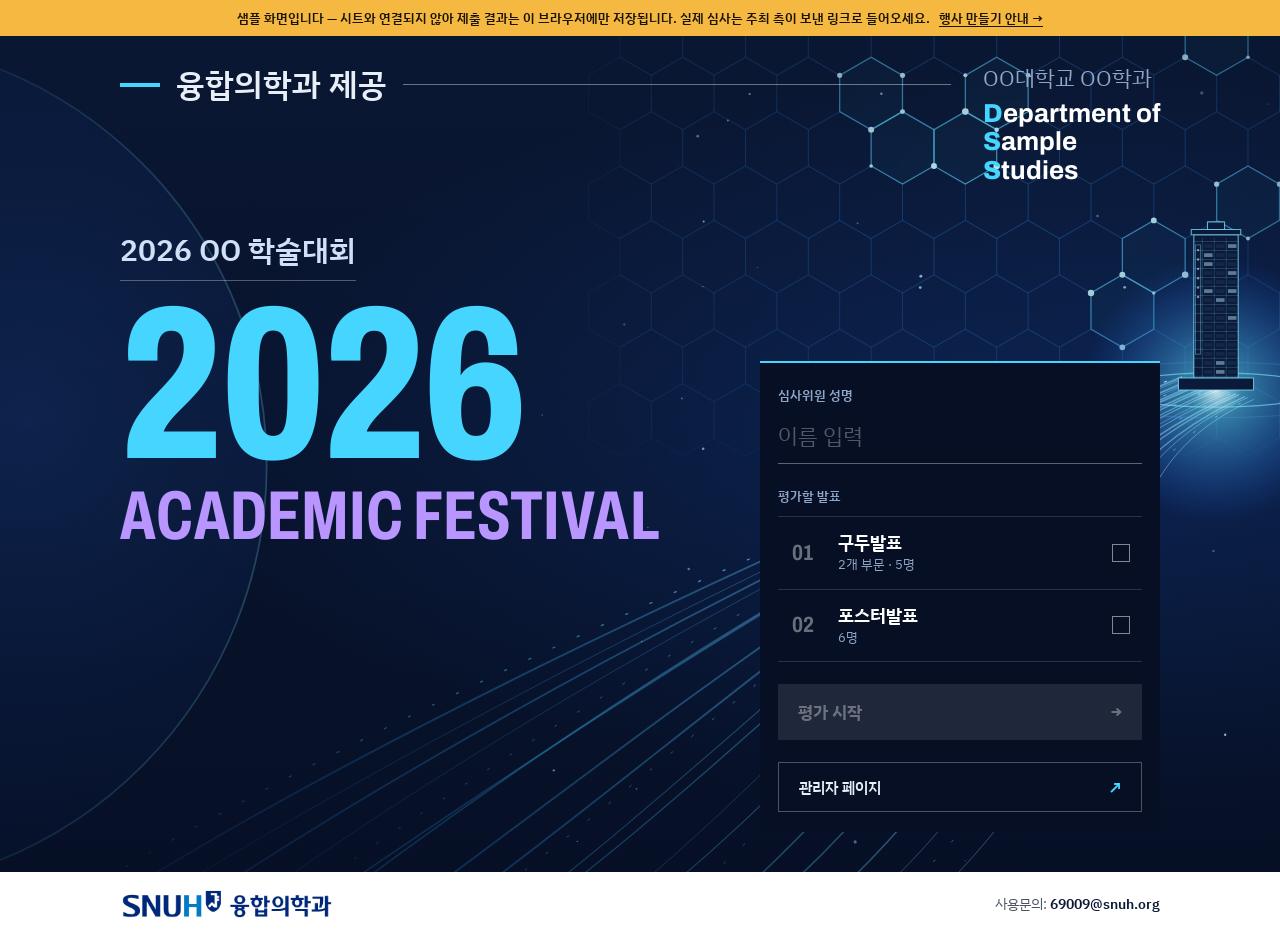
==== commit 53dfa727: "첫 화면: 슬로건 자리에 '융합의학과 제공', 맨 아래 로고와 사용문의 - 맨 위 슬로건을 빼고 그 자리에 청록 막대와 '융합의학과 제공' - 제목 아래 줄 삭제 - 맨 아래 흰 " ====
--- a/index.html
+++ b/index.html
@@ -9,7 +9,7 @@
   <link rel="preconnect" href="https://fonts.googleapis.com">
   <link rel="preconnect" href="https://fonts.gstatic.com" crossorigin>
   <link rel="stylesheet" href="https://fonts.googleapis.com/css2?family=Archivo:wdth,wght@62..125,500..900&family=IBM+Plex+Mono:wght@400;500;600&family=IBM+Plex+Sans+KR:wght@400;500;600;700&display=swap">
-  <link rel="stylesheet" href="assets/style.css">
+  <link rel="stylesheet" href="assets/style.css?v=3">
 </head>
 <body class="is-stage">
   <div class="demo-banner" id="demo-banner" hidden>
@@ -18,12 +18,12 @@
   </div>
 
   <!-- 1. 첫 화면: 심사위원 이름 + 발표 유형 선택 -->
-  <section class="stage" id="screen-start">
+  <section class="stage stage--start" id="screen-start">
     <div class="stage__art" data-hero-art></div>
 
     <div class="stage__inner">
       <header class="masthead">
-        <p class="masthead__tagline" data-bind="hero-tagline"></p>
+        <p class="masthead__tagline masthead__credit">융합의학과 제공</p>
         <p class="masthead__org">
           <span data-bind="hero-org"></span>
           <span class="masthead__org-en" data-bind="hero-org-en"></span>
@@ -36,7 +36,6 @@
           <span class="title-block__main" data-bind="hero-display"></span>
           <span class="title-block__sub" data-bind="hero-display-sub"></span>
         </h1>
-        <p class="title-block__role">융합의학과 제공</p>
       </div>
 
       <form class="entry" id="start-form" data-state="loading" novalidate>
@@ -63,6 +62,13 @@
         </button>
       </form>
     </div>
+
+    <footer class="site-foot">
+      <div class="site-foot__inner">
+        <img class="site-foot__logo" src="assets/snuh-dtm-logo.png?v=3" alt="SNUH 융합의학과" width="308" height="46">
+        <p class="site-foot__contact">사용문의: <a href="mailto:69009@snuh.org">69009@snuh.org</a></p>
+      </div>
+    </footer>
   </section>
 
   <!-- 2. 평가 화면 (심사표) -->
@@ -124,10 +130,10 @@
     </div>
   </section>
 
-  <script src="config.js"></script>
-  <script src="assets/sample-config.js"></script>
-  <script src="assets/common.js"></script>
-  <script src="assets/hero-art.js"></script>
-  <script src="assets/app.js"></script>
+  <script src="config.js?v=3"></script>
+  <script src="assets/sample-config.js?v=3"></script>
+  <script src="assets/common.js?v=3"></script>
+  <script src="assets/hero-art.js?v=3"></script>
+  <script src="assets/app.js?v=3"></script>
 </body>
 </html>
--- a/assets/style.css
+++ b/assets/style.css
@@ -116,6 +116,8 @@
   font-size: 20px; font-weight: 600; line-height: 1.3; color: var(--on-navy);
 }
 .masthead__tagline::after { content: ""; flex: 1; height: 1px; background: rgba(255, 255, 255, 0.4); }
+/* 제공 기관 표시: 앞에 청록 막대 */
+.masthead__credit::before { content: ""; flex-shrink: 0; width: 28px; height: 3px; background: var(--cyan); }
 .masthead__org { display: grid; gap: 6px; text-align: left; font-size: 22px; line-height: 1.3; color: var(--on-navy-2); }
 .masthead__org-en {
   display: grid; font-family: var(--f-display); font-stretch: 100%;
@@ -138,11 +140,6 @@
   display: block; margin-top: 10px; font-stretch: 68%; font-weight: 700;
   font-size: clamp(32px, 9.6vw, 72px); letter-spacing: 0.005em; color: var(--violet);
 }
-.title-block__role {
-  display: flex; align-items: center; gap: 16px; margin-top: 26px;
-  font-size: 27px; font-weight: 700; line-height: 1.2; color: #fff;
-}
-.title-block__role::before { content: ""; flex-shrink: 0; width: 34px; height: 3px; background: var(--cyan); }
 
 /* 입력 패널 */
 .entry {
@@ -257,9 +254,25 @@
   .title-block__sub { font-size: clamp(48px, 5.4vw, 72px); }
   .masthead { flex-direction: row; align-items: flex-start; gap: 32px; }
   .masthead__tagline { font-size: 32px; }
+  .masthead__credit::before { width: 40px; height: 4px; }
   .masthead__org-en { font-size: 26px; }
-  .title-block__role { font-size: 38px; }
-  .title-block__role::before { width: 48px; height: 4px; }
+}
+
+/* 첫 화면 맨 아래: 제공 기관 로고와 문의처. 로고가 흰 바탕이라 흰 띠 위에 둔다 */
+.stage--start { display: flex; flex-direction: column; }
+.stage--start .stage__inner { flex: 1; width: 100%; min-height: 0; }
+.site-foot { position: relative; z-index: 1; background: #fff; color: #0c1a36; }
+.site-foot__inner {
+  display: flex; flex-wrap: wrap; align-items: center; justify-content: space-between; gap: 10px 24px;
+  max-width: 1120px; margin: 0 auto; padding: 14px 16px calc(14px + env(safe-area-inset-bottom));
+}
+.site-foot__logo { display: block; width: auto; height: 28px; }
+.site-foot__contact { font-size: 14px; color: #4b5363; }
+.site-foot__contact a { font-weight: 600; color: #0c1a36; text-decoration: none; }
+.site-foot__contact a:hover { text-decoration: underline; text-underline-offset: 3px; }
+@media (min-width: 900px) {
+  .site-foot__inner { padding: 16px 40px; }
+  .site-foot__logo { height: 32px; }
 }
 
 /* 제출 완료 */
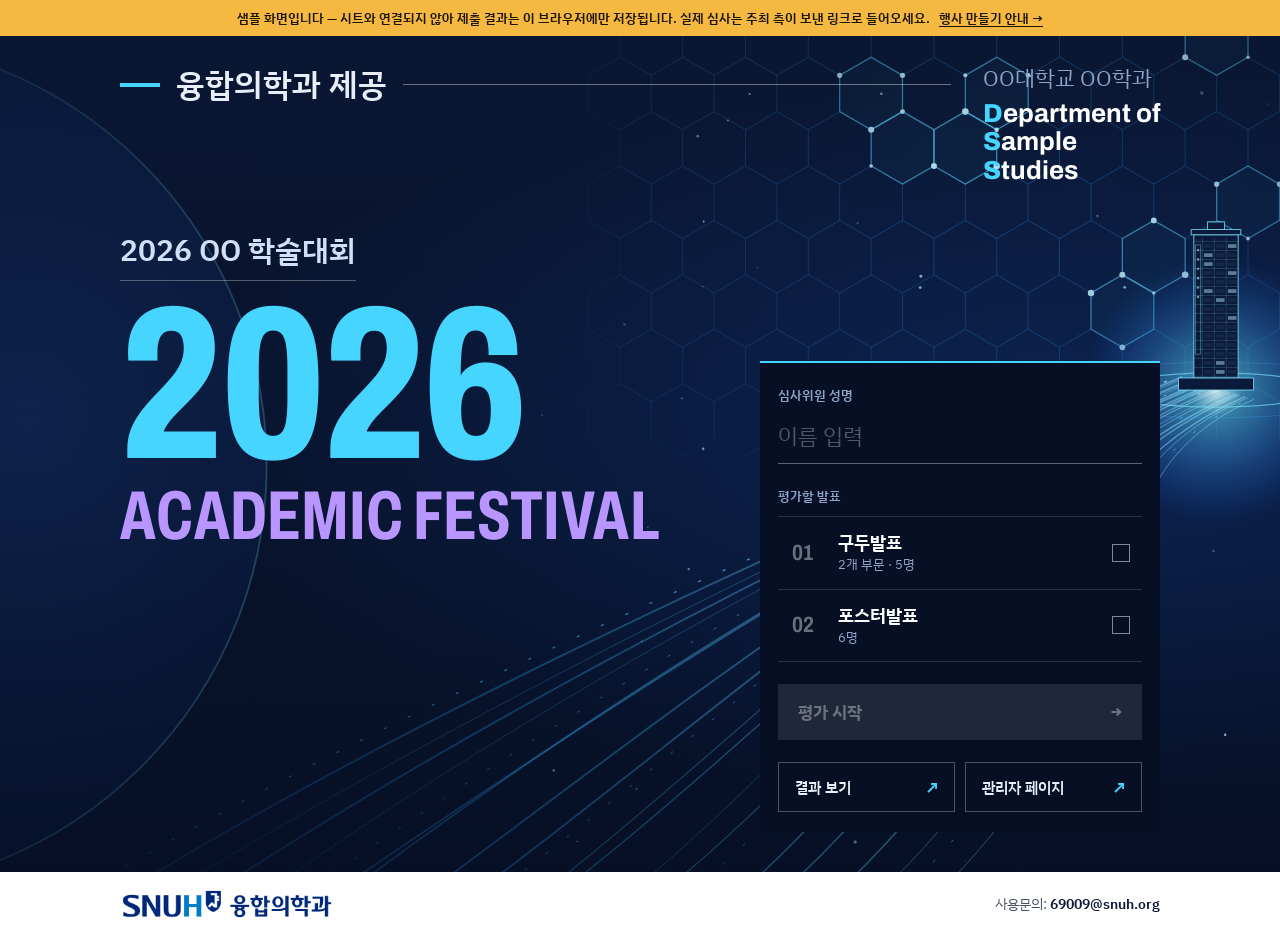
==== commit cbfdb7bc: "첫 화면 버튼을 '결과 보기'와 '관리자 페이지' 두 개로 나눔 - 결과 보기: 비밀번호 확인 뒤 결과(관리자) 화면으로 이동 (기존 동작) - 관리자 페이지: 그 행사의 구글 시" ====
--- a/index.html
+++ b/index.html
@@ -9,7 +9,7 @@
   <link rel="preconnect" href="https://fonts.googleapis.com">
   <link rel="preconnect" href="https://fonts.gstatic.com" crossorigin>
   <link rel="stylesheet" href="https://fonts.googleapis.com/css2?family=Archivo:wdth,wght@62..125,500..900&family=IBM+Plex+Mono:wght@400;500;600&family=IBM+Plex+Sans+KR:wght@400;500;600;700&display=swap">
-  <link rel="stylesheet" href="assets/style.css?v=3">
+  <link rel="stylesheet" href="assets/style.css?v=4">
 </head>
 <body class="is-stage">
   <div class="demo-banner" id="demo-banner" hidden>
@@ -57,15 +57,20 @@
         <button class="go" id="start-btn" type="submit" disabled>
           <span>평가 시작</span><span class="go__arrow" aria-hidden="true">→</span>
         </button>
-        <button class="ghost-btn ghost-btn--split" id="admin-open" type="button" aria-haspopup="dialog">
-          <span>관리자 페이지</span><span class="go__arrow" aria-hidden="true">↗</span>
-        </button>
+        <div class="entry__links">
+          <button class="ghost-btn ghost-btn--split" id="results-open" type="button" aria-haspopup="dialog">
+            <span>결과 보기</span><span class="go__arrow" aria-hidden="true">↗</span>
+          </button>
+          <a class="ghost-btn ghost-btn--split" id="sheet-open" href="#" target="_blank" rel="noopener" hidden>
+            <span>관리자 페이지</span><span class="go__arrow" aria-hidden="true">↗</span>
+          </a>
+        </div>
       </form>
     </div>
 
     <footer class="site-foot">
       <div class="site-foot__inner">
-        <img class="site-foot__logo" src="assets/snuh-dtm-logo.png?v=3" alt="SNUH 융합의학과" width="308" height="46">
+        <img class="site-foot__logo" src="assets/snuh-dtm-logo.png?v=4" alt="SNUH 융합의학과" width="308" height="46">
         <p class="site-foot__contact">사용문의: <a href="mailto:69009@snuh.org">69009@snuh.org</a></p>
       </div>
     </footer>
@@ -130,10 +135,10 @@
     </div>
   </section>
 
-  <script src="config.js?v=3"></script>
-  <script src="assets/sample-config.js?v=3"></script>
-  <script src="assets/common.js?v=3"></script>
-  <script src="assets/hero-art.js?v=3"></script>
-  <script src="assets/app.js?v=3"></script>
+  <script src="config.js?v=4"></script>
+  <script src="assets/sample-config.js?v=4"></script>
+  <script src="assets/common.js?v=4"></script>
+  <script src="assets/hero-art.js?v=4"></script>
+  <script src="assets/app.js?v=4"></script>
 </body>
 </html>
--- a/assets/style.css
+++ b/assets/style.css
@@ -307,6 +307,9 @@
 .ghost-btn:hover { border-color: #fff; }
 .ghost-btn--split { display: flex; align-items: center; justify-content: space-between; gap: 16px; width: 100%; padding: 0 20px; text-align: left; }
 .ghost-btn--split .go__arrow { color: var(--cyan); }
+/* 첫 화면 아래 버튼 두 개 (결과 보기 · 관리자 페이지). 하나만 보이면 한 칸을 다 쓴다 */
+.entry__links { display: grid; grid-auto-flow: column; grid-auto-columns: minmax(0, 1fr); gap: 10px; }
+.entry__links .ghost-btn--split { padding: 0 16px; }
 
 /* ════════════════════════════════════════════════════════════
    평가 화면 (심사표)
